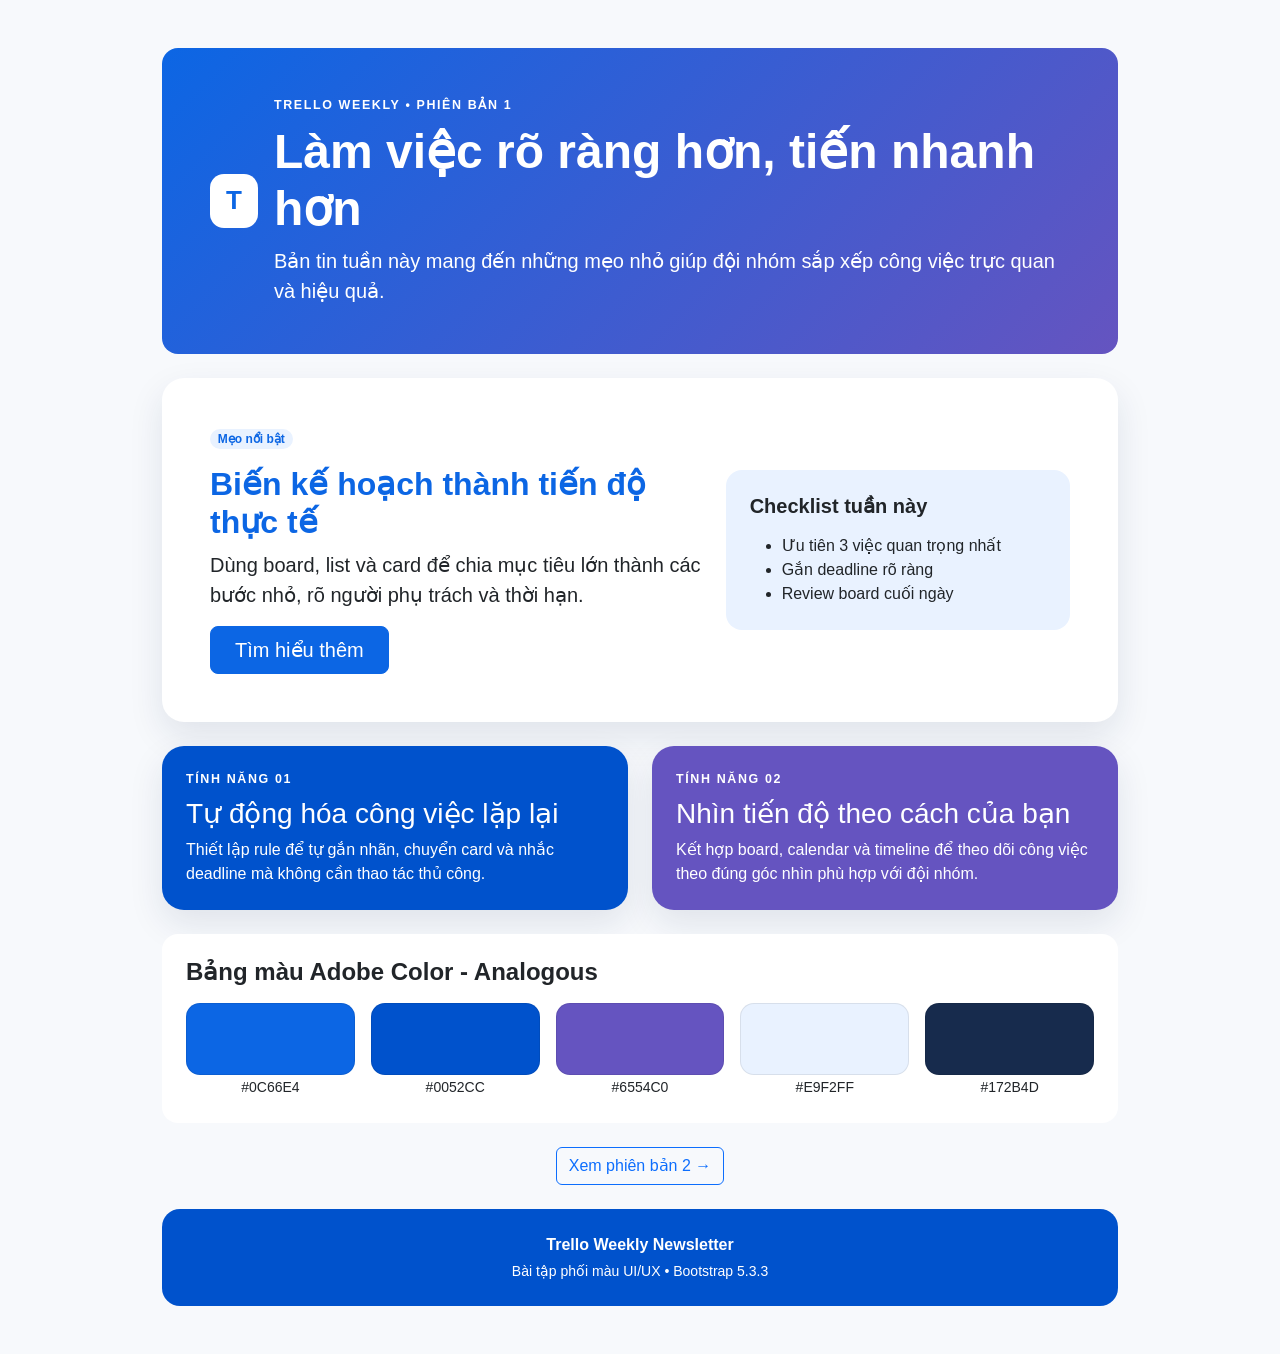
==== newsletter-phoi-mau/newsletter_version1.html @ 05cc7786 "Thêm newsletter phối màu phiên bản 1" ====
<!DOCTYPE html>
<html lang="vi">
<head>
  <meta charset="UTF-8">
  <meta name="viewport" content="width=device-width, initial-scale=1.0">
  <title>Newsletter Trello - Phiên bản 1</title>
  <link href="https://cdn.jsdelivr.net/npm/bootstrap@5.3.3/dist/css/bootstrap.min.css" rel="stylesheet">
  <style>
    :root{
      --primary-color:#0C66E4;
      --secondary-color:#0052CC;
      --accent-color:#6554C0;
      --text-color:#172B4D;
      --light-bg-color:#E9F2FF;
      --darker-primary-color:#0747A6;
      --white:#FFFFFF;
    }
    body{background:#F7F9FC;color:var(--text-color);font-family:Arial,Helvetica,sans-serif}
    .newsletter-shell{max-width:980px;margin:auto}
    .primary-bg{background:linear-gradient(135deg,var(--primary-color),var(--accent-color))}
    .secondary-bg{background:var(--secondary-color)}
    .accent-bg{background:var(--accent-color)}
    .light-bg{background:var(--light-bg-color)}
    .text-primary-color{color:var(--primary-color)}
    .btn-primary-custom{background:var(--primary-color);color:#fff;border-color:var(--primary-color)}
    .btn-primary-custom:hover{background:var(--darker-primary-color);border-color:var(--darker-primary-color);color:#fff}
    .logo-badge{width:54px;height:54px;border-radius:14px;background:#fff;color:var(--primary-color);display:grid;place-items:center;font-weight:900;font-size:26px}
    .hero-card,.feature-card{border:0;border-radius:22px;box-shadow:0 14px 35px rgba(23,43,77,.10)}
    .hero-card{overflow:hidden}
    .feature-card{height:100%}
    .eyebrow{letter-spacing:.13em;font-size:.78rem;font-weight:800}
    .color-chip{height:72px;border-radius:14px;border:1px solid rgba(0,0,0,.08)}
    footer{border-radius:18px}
  </style>
</head>
<body>
  <div class="container py-5 newsletter-shell">
    <header class="primary-bg text-white p-4 p-md-5 rounded-4 mb-4">
      <div class="d-flex flex-column flex-md-row align-items-md-center gap-3">
        <div class="logo-badge">T</div>
        <div>
          <div class="eyebrow mb-2">TRELLO WEEKLY • PHIÊN BẢN 1</div>
          <h1 class="display-5 fw-bold mb-2">Làm việc rõ ràng hơn, tiến nhanh hơn</h1>
          <p class="lead mb-0">Bản tin tuần này mang đến những mẹo nhỏ giúp đội nhóm sắp xếp công việc trực quan và hiệu quả.</p>
        </div>
      </div>
    </header>

    <main>
      <section class="card hero-card mb-4">
        <div class="card-body p-4 p-md-5">
          <div class="row align-items-center g-4">
            <div class="col-md-7">
              <span class="badge rounded-pill light-bg text-primary-color mb-3">Mẹo nổi bật</span>
              <h2 class="fw-bold text-primary-color">Biến kế hoạch thành tiến độ thực tế</h2>
              <p class="fs-5">Dùng board, list và card để chia mục tiêu lớn thành các bước nhỏ, rõ người phụ trách và thời hạn.</p>
              <a href="#" class="btn btn-primary-custom btn-lg px-4">Tìm hiểu thêm</a>
            </div>
            <div class="col-md-5">
              <div class="light-bg rounded-4 p-4">
                <h3 class="h5 fw-bold mb-3">Checklist tuần này</h3>
                <ul class="mb-0">
                  <li>Ưu tiên 3 việc quan trọng nhất</li>
                  <li>Gắn deadline rõ ràng</li>
                  <li>Review board cuối ngày</li>
                </ul>
              </div>
            </div>
          </div>
        </div>
      </section>

      <section class="row g-4 mb-4">
        <div class="col-md-6">
          <article class="card feature-card secondary-bg text-white">
            <div class="card-body p-4">
              <div class="eyebrow mb-2">TÍNH NĂNG 01</div>
              <h3 class="card-title">Tự động hóa công việc lặp lại</h3>
              <p class="card-text">Thiết lập rule để tự gắn nhãn, chuyển card và nhắc deadline mà không cần thao tác thủ công.</p>
            </div>
          </article>
        </div>
        <div class="col-md-6">
          <article class="card feature-card accent-bg text-white">
            <div class="card-body p-4">
              <div class="eyebrow mb-2">TÍNH NĂNG 02</div>
              <h3 class="card-title">Nhìn tiến độ theo cách của bạn</h3>
              <p class="card-text">Kết hợp board, calendar và timeline để theo dõi công việc theo đúng góc nhìn phù hợp với đội nhóm.</p>
            </div>
          </article>
        </div>
      </section>

      <section class="card border-0 rounded-4 mb-4">
        <div class="card-body p-4">
          <h3 class="h4 fw-bold mb-3">Bảng màu Adobe Color - Analogous</h3>
          <div class="row g-3 text-center">
            <div class="col"><div class="color-chip" style="background:#0C66E4"></div><small>#0C66E4</small></div>
            <div class="col"><div class="color-chip" style="background:#0052CC"></div><small>#0052CC</small></div>
            <div class="col"><div class="color-chip" style="background:#6554C0"></div><small>#6554C0</small></div>
            <div class="col"><div class="color-chip" style="background:#E9F2FF"></div><small>#E9F2FF</small></div>
            <div class="col"><div class="color-chip" style="background:#172B4D"></div><small>#172B4D</small></div>
          </div>
        </div>
      </section>

      <div class="text-center mb-4">
        <a href="newsletter_version2.html" class="btn btn-outline-primary">Xem phiên bản 2 →</a>
      </div>
    </main>

    <footer class="secondary-bg text-white text-center p-4">
      <p class="fw-bold mb-1">Trello Weekly Newsletter</p>
      <p class="mb-0 small">Bài tập phối màu UI/UX • Bootstrap 5.3.3</p>
    </footer>
  </div>
</body>
</html>
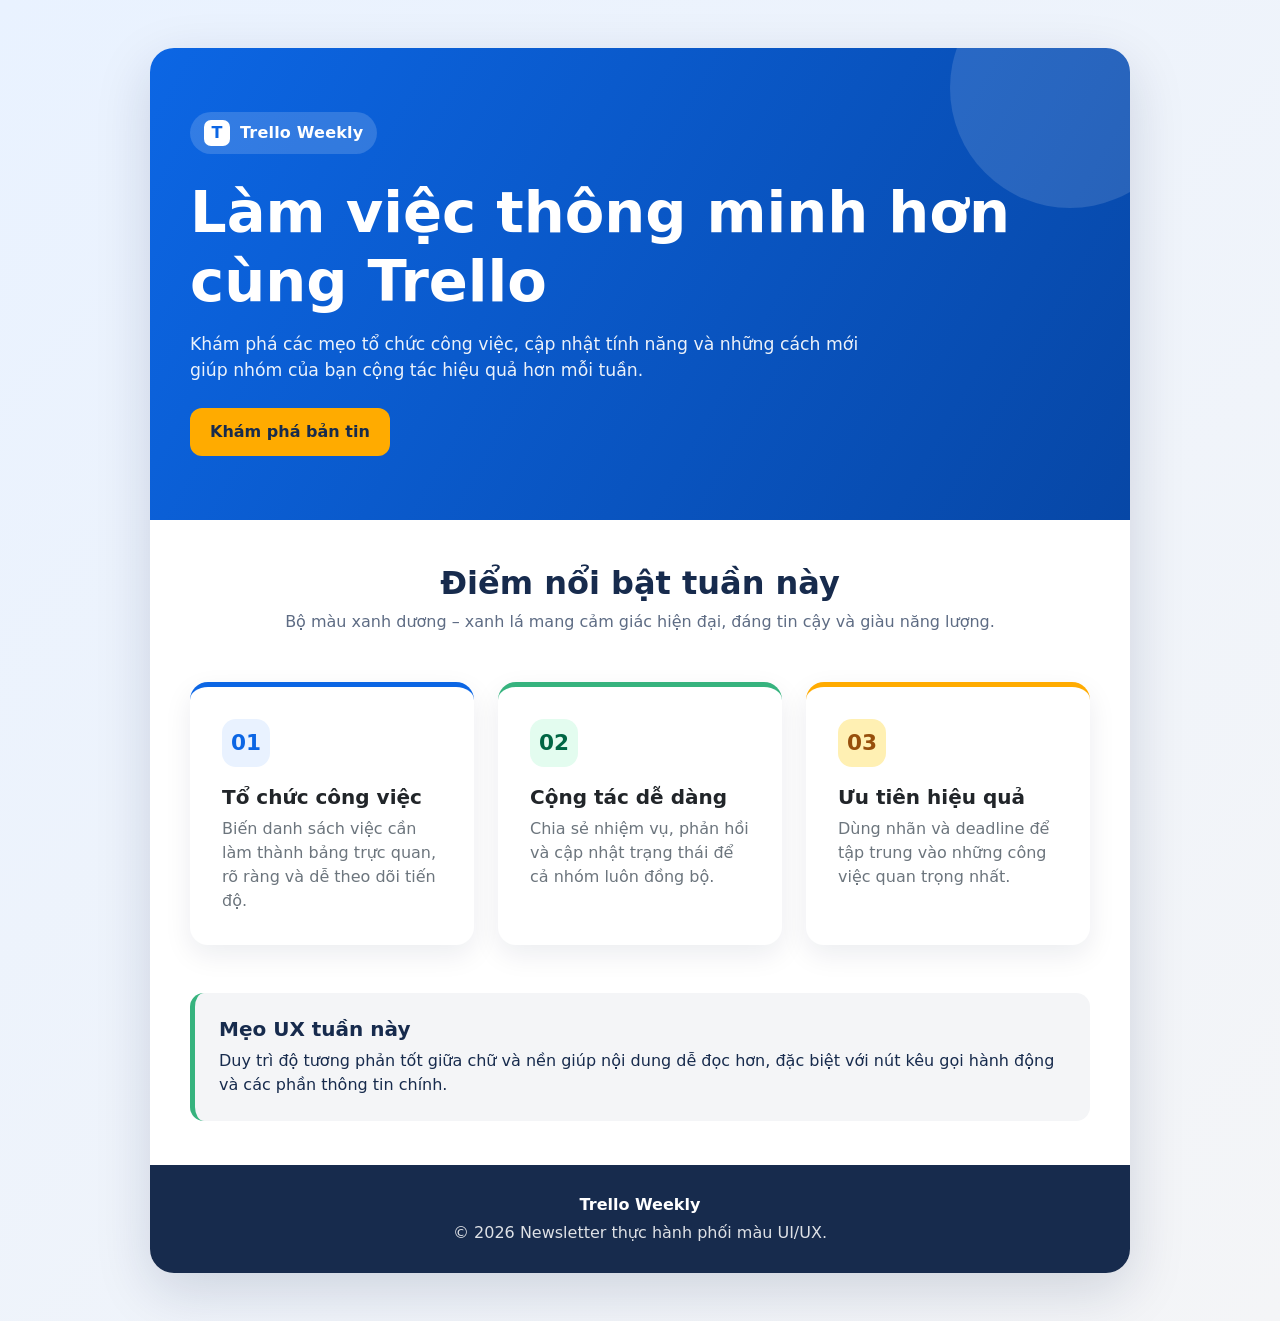
==== commit b3d02257: "Cập nhật bài tập phối màu newsletter" ====
--- a/newsletter-phoi-mau/newsletter_version1.html
+++ b/newsletter-phoi-mau/newsletter_version1.html
@@ -1,118 +1,209 @@
 <!DOCTYPE html>
 <html lang="vi">
 <head>
-  <meta charset="UTF-8">
-  <meta name="viewport" content="width=device-width, initial-scale=1.0">
-  <title>Newsletter Trello - Phiên bản 1</title>
+  <meta charset="UTF-8" />
+  <meta name="viewport" content="width=device-width, initial-scale=1.0" />
+  <title>Trello Newsletter - Phiên bản 1</title>
   <link href="https://cdn.jsdelivr.net/npm/bootstrap@5.3.3/dist/css/bootstrap.min.css" rel="stylesheet">
   <style>
-    :root{
-      --primary-color:#0C66E4;
-      --secondary-color:#0052CC;
-      --accent-color:#6554C0;
-      --text-color:#172B4D;
-      --light-bg-color:#E9F2FF;
-      --darker-primary-color:#0747A6;
-      --white:#FFFFFF;
-    }
-    body{background:#F7F9FC;color:var(--text-color);font-family:Arial,Helvetica,sans-serif}
-    .newsletter-shell{max-width:980px;margin:auto}
-    .primary-bg{background:linear-gradient(135deg,var(--primary-color),var(--accent-color))}
-    .secondary-bg{background:var(--secondary-color)}
-    .accent-bg{background:var(--accent-color)}
-    .light-bg{background:var(--light-bg-color)}
-    .text-primary-color{color:var(--primary-color)}
-    .btn-primary-custom{background:var(--primary-color);color:#fff;border-color:var(--primary-color)}
-    .btn-primary-custom:hover{background:var(--darker-primary-color);border-color:var(--darker-primary-color);color:#fff}
-    .logo-badge{width:54px;height:54px;border-radius:14px;background:#fff;color:var(--primary-color);display:grid;place-items:center;font-weight:900;font-size:26px}
-    .hero-card,.feature-card{border:0;border-radius:22px;box-shadow:0 14px 35px rgba(23,43,77,.10)}
-    .hero-card{overflow:hidden}
-    .feature-card{height:100%}
-    .eyebrow{letter-spacing:.13em;font-size:.78rem;font-weight:800}
-    .color-chip{height:72px;border-radius:14px;border:1px solid rgba(0,0,0,.08)}
-    footer{border-radius:18px}
+    :root {
+      --primary-color: #0C66E4;
+      --primary-dark: #0747A6;
+      --secondary-color: #172B4D;
+      --accent-color: #36B37E;
+      --warm-color: #FFAB00;
+      --surface-color: #F4F5F7;
+      --text-color: #172B4D;
+      --muted-color: #5E6C84;
+    }
+
+    body {
+      background: linear-gradient(135deg, #E9F2FF, #F4F5F7);
+      color: var(--text-color);
+      font-family: Inter, system-ui, -apple-system, BlinkMacSystemFont, "Segoe UI", sans-serif;
+    }
+
+    .newsletter-shell {
+      max-width: 980px;
+      margin: 48px auto;
+      background: #fff;
+      border-radius: 24px;
+      overflow: hidden;
+      box-shadow: 0 18px 55px rgba(9, 30, 66, .15);
+    }
+
+    .hero {
+      background: linear-gradient(120deg, var(--primary-color), var(--primary-dark));
+      color: #fff;
+      padding: 64px 40px;
+      position: relative;
+      overflow: hidden;
+    }
+
+    .hero::after {
+      content: "";
+      width: 240px;
+      height: 240px;
+      border-radius: 50%;
+      position: absolute;
+      top: -80px;
+      right: -60px;
+      background: rgba(255,255,255,.13);
+    }
+
+    .brand-badge {
+      display: inline-flex;
+      align-items: center;
+      gap: 10px;
+      background: rgba(255,255,255,.16);
+      padding: 8px 14px;
+      border-radius: 999px;
+      font-weight: 700;
+      letter-spacing: .2px;
+    }
+
+    .brand-icon {
+      width: 26px;
+      height: 26px;
+      border-radius: 7px;
+      background: #fff;
+      display: grid;
+      place-items: center;
+      color: var(--primary-color);
+      font-weight: 900;
+    }
+
+    .hero h1 { font-weight: 800; font-size: clamp(2rem, 5vw, 3.6rem); }
+    .hero p { max-width: 680px; opacity: .92; font-size: 1.08rem; }
+
+    .cta-btn {
+      display: inline-block;
+      background: var(--warm-color);
+      color: #172B4D;
+      border: 0;
+      border-radius: 12px;
+      padding: 12px 20px;
+      font-weight: 800;
+      text-decoration: none;
+      transition: .2s ease;
+    }
+
+    .cta-btn:hover { transform: translateY(-2px); background: #FFC400; color: #172B4D; }
+
+    .content-wrap { padding: 44px 40px; }
+    .section-title { color: var(--secondary-color); font-weight: 800; }
+    .lead-copy { color: var(--muted-color); }
+
+    .feature-card {
+      height: 100%;
+      border: 0;
+      border-radius: 18px;
+      box-shadow: 0 10px 28px rgba(9, 30, 66, .08);
+      transition: .2s ease;
+    }
+
+    .feature-card:hover { transform: translateY(-4px); }
+    .feature-blue { border-top: 5px solid var(--primary-color); }
+    .feature-green { border-top: 5px solid var(--accent-color); }
+    .feature-yellow { border-top: 5px solid var(--warm-color); }
+
+    .mini-icon {
+      width: 48px;
+      height: 48px;
+      border-radius: 14px;
+      display: grid;
+      place-items: center;
+      font-size: 1.35rem;
+      font-weight: 800;
+      margin-bottom: 18px;
+    }
+
+    .icon-blue { background: #E9F2FF; color: var(--primary-color); }
+    .icon-green { background: #E3FCEF; color: #006644; }
+    .icon-yellow { background: #FFF0B3; color: #974F0C; }
+
+    .tips-box {
+      background: var(--surface-color);
+      border-left: 5px solid var(--accent-color);
+      border-radius: 14px;
+      padding: 24px;
+    }
+
+    footer {
+      background: var(--secondary-color);
+      color: #fff;
+      padding: 28px 40px;
+      text-align: center;
+    }
+
+    footer p { margin: 0; opacity: .86; }
+
+    @media (max-width: 576px) {
+      .hero, .content-wrap, footer { padding-left: 22px; padding-right: 22px; }
+      .newsletter-shell { margin: 0; border-radius: 0; }
+    }
   </style>
 </head>
 <body>
-  <div class="container py-5 newsletter-shell">
-    <header class="primary-bg text-white p-4 p-md-5 rounded-4 mb-4">
-      <div class="d-flex flex-column flex-md-row align-items-md-center gap-3">
-        <div class="logo-badge">T</div>
-        <div>
-          <div class="eyebrow mb-2">TRELLO WEEKLY • PHIÊN BẢN 1</div>
-          <h1 class="display-5 fw-bold mb-2">Làm việc rõ ràng hơn, tiến nhanh hơn</h1>
-          <p class="lead mb-0">Bản tin tuần này mang đến những mẹo nhỏ giúp đội nhóm sắp xếp công việc trực quan và hiệu quả.</p>
-        </div>
-      </div>
+  <main class="newsletter-shell">
+    <header class="hero text-center text-md-start">
+      <div class="brand-badge mb-4">
+        <span class="brand-icon">T</span>
+        Trello Weekly
+      </div>
+      <h1 class="mb-3">Làm việc thông minh hơn cùng Trello</h1>
+      <p class="mb-4">Khám phá các mẹo tổ chức công việc, cập nhật tính năng và những cách mới giúp nhóm của bạn cộng tác hiệu quả hơn mỗi tuần.</p>
+      <a class="cta-btn" href="#highlights">Khám phá bản tin</a>
     </header>
 
-    <main>
-      <section class="card hero-card mb-4">
-        <div class="card-body p-4 p-md-5">
-          <div class="row align-items-center g-4">
-            <div class="col-md-7">
-              <span class="badge rounded-pill light-bg text-primary-color mb-3">Mẹo nổi bật</span>
-              <h2 class="fw-bold text-primary-color">Biến kế hoạch thành tiến độ thực tế</h2>
-              <p class="fs-5">Dùng board, list và card để chia mục tiêu lớn thành các bước nhỏ, rõ người phụ trách và thời hạn.</p>
-              <a href="#" class="btn btn-primary-custom btn-lg px-4">Tìm hiểu thêm</a>
-            </div>
-            <div class="col-md-5">
-              <div class="light-bg rounded-4 p-4">
-                <h3 class="h5 fw-bold mb-3">Checklist tuần này</h3>
-                <ul class="mb-0">
-                  <li>Ưu tiên 3 việc quan trọng nhất</li>
-                  <li>Gắn deadline rõ ràng</li>
-                  <li>Review board cuối ngày</li>
-                </ul>
-              </div>
-            </div>
-          </div>
-        </div>
-      </section>
-
-      <section class="row g-4 mb-4">
-        <div class="col-md-6">
-          <article class="card feature-card secondary-bg text-white">
-            <div class="card-body p-4">
-              <div class="eyebrow mb-2">TÍNH NĂNG 01</div>
-              <h3 class="card-title">Tự động hóa công việc lặp lại</h3>
-              <p class="card-text">Thiết lập rule để tự gắn nhãn, chuyển card và nhắc deadline mà không cần thao tác thủ công.</p>
+    <section class="content-wrap" id="highlights">
+      <div class="text-center mb-5">
+        <h2 class="section-title">Điểm nổi bật tuần này</h2>
+        <p class="lead-copy mb-0">Bộ màu xanh dương – xanh lá mang cảm giác hiện đại, đáng tin cậy và giàu năng lượng.</p>
+      </div>
+
+      <div class="row g-4">
+        <div class="col-md-4">
+          <article class="card feature-card feature-blue p-3">
+            <div class="card-body">
+              <div class="mini-icon icon-blue">01</div>
+              <h3 class="h5 fw-bold">Tổ chức công việc</h3>
+              <p class="text-secondary mb-0">Biến danh sách việc cần làm thành bảng trực quan, rõ ràng và dễ theo dõi tiến độ.</p>
             </div>
           </article>
         </div>
-        <div class="col-md-6">
-          <article class="card feature-card accent-bg text-white">
-            <div class="card-body p-4">
-              <div class="eyebrow mb-2">TÍNH NĂNG 02</div>
-              <h3 class="card-title">Nhìn tiến độ theo cách của bạn</h3>
-              <p class="card-text">Kết hợp board, calendar và timeline để theo dõi công việc theo đúng góc nhìn phù hợp với đội nhóm.</p>
+        <div class="col-md-4">
+          <article class="card feature-card feature-green p-3">
+            <div class="card-body">
+              <div class="mini-icon icon-green">02</div>
+              <h3 class="h5 fw-bold">Cộng tác dễ dàng</h3>
+              <p class="text-secondary mb-0">Chia sẻ nhiệm vụ, phản hồi và cập nhật trạng thái để cả nhóm luôn đồng bộ.</p>
             </div>
           </article>
         </div>
-      </section>
-
-      <section class="card border-0 rounded-4 mb-4">
-        <div class="card-body p-4">
-          <h3 class="h4 fw-bold mb-3">Bảng màu Adobe Color - Analogous</h3>
-          <div class="row g-3 text-center">
-            <div class="col"><div class="color-chip" style="background:#0C66E4"></div><small>#0C66E4</small></div>
-            <div class="col"><div class="color-chip" style="background:#0052CC"></div><small>#0052CC</small></div>
-            <div class="col"><div class="color-chip" style="background:#6554C0"></div><small>#6554C0</small></div>
-            <div class="col"><div class="color-chip" style="background:#E9F2FF"></div><small>#E9F2FF</small></div>
-            <div class="col"><div class="color-chip" style="background:#172B4D"></div><small>#172B4D</small></div>
-          </div>
+        <div class="col-md-4">
+          <article class="card feature-card feature-yellow p-3">
+            <div class="card-body">
+              <div class="mini-icon icon-yellow">03</div>
+              <h3 class="h5 fw-bold">Ưu tiên hiệu quả</h3>
+              <p class="text-secondary mb-0">Dùng nhãn và deadline để tập trung vào những công việc quan trọng nhất.</p>
+            </div>
+          </article>
         </div>
-      </section>
-
-      <div class="text-center mb-4">
-        <a href="newsletter_version2.html" class="btn btn-outline-primary">Xem phiên bản 2 →</a>
-      </div>
-    </main>
-
-    <footer class="secondary-bg text-white text-center p-4">
-      <p class="fw-bold mb-1">Trello Weekly Newsletter</p>
-      <p class="mb-0 small">Bài tập phối màu UI/UX • Bootstrap 5.3.3</p>
+      </div>
+
+      <div class="tips-box mt-5">
+        <h3 class="h5 fw-bold mb-2">Mẹo UX tuần này</h3>
+        <p class="mb-0">Duy trì độ tương phản tốt giữa chữ và nền giúp nội dung dễ đọc hơn, đặc biệt với nút kêu gọi hành động và các phần thông tin chính.</p>
+      </div>
+    </section>
+
+    <footer>
+      <strong>Trello Weekly</strong>
+      <p class="mt-1">© 2026 Newsletter thực hành phối màu UI/UX.</p>
     </footer>
-  </div>
+  </main>
+
+  <script src="https://cdn.jsdelivr.net/npm/bootstrap@5.3.3/dist/js/bootstrap.bundle.min.js"></script>
 </body>
-</html>+</html>
